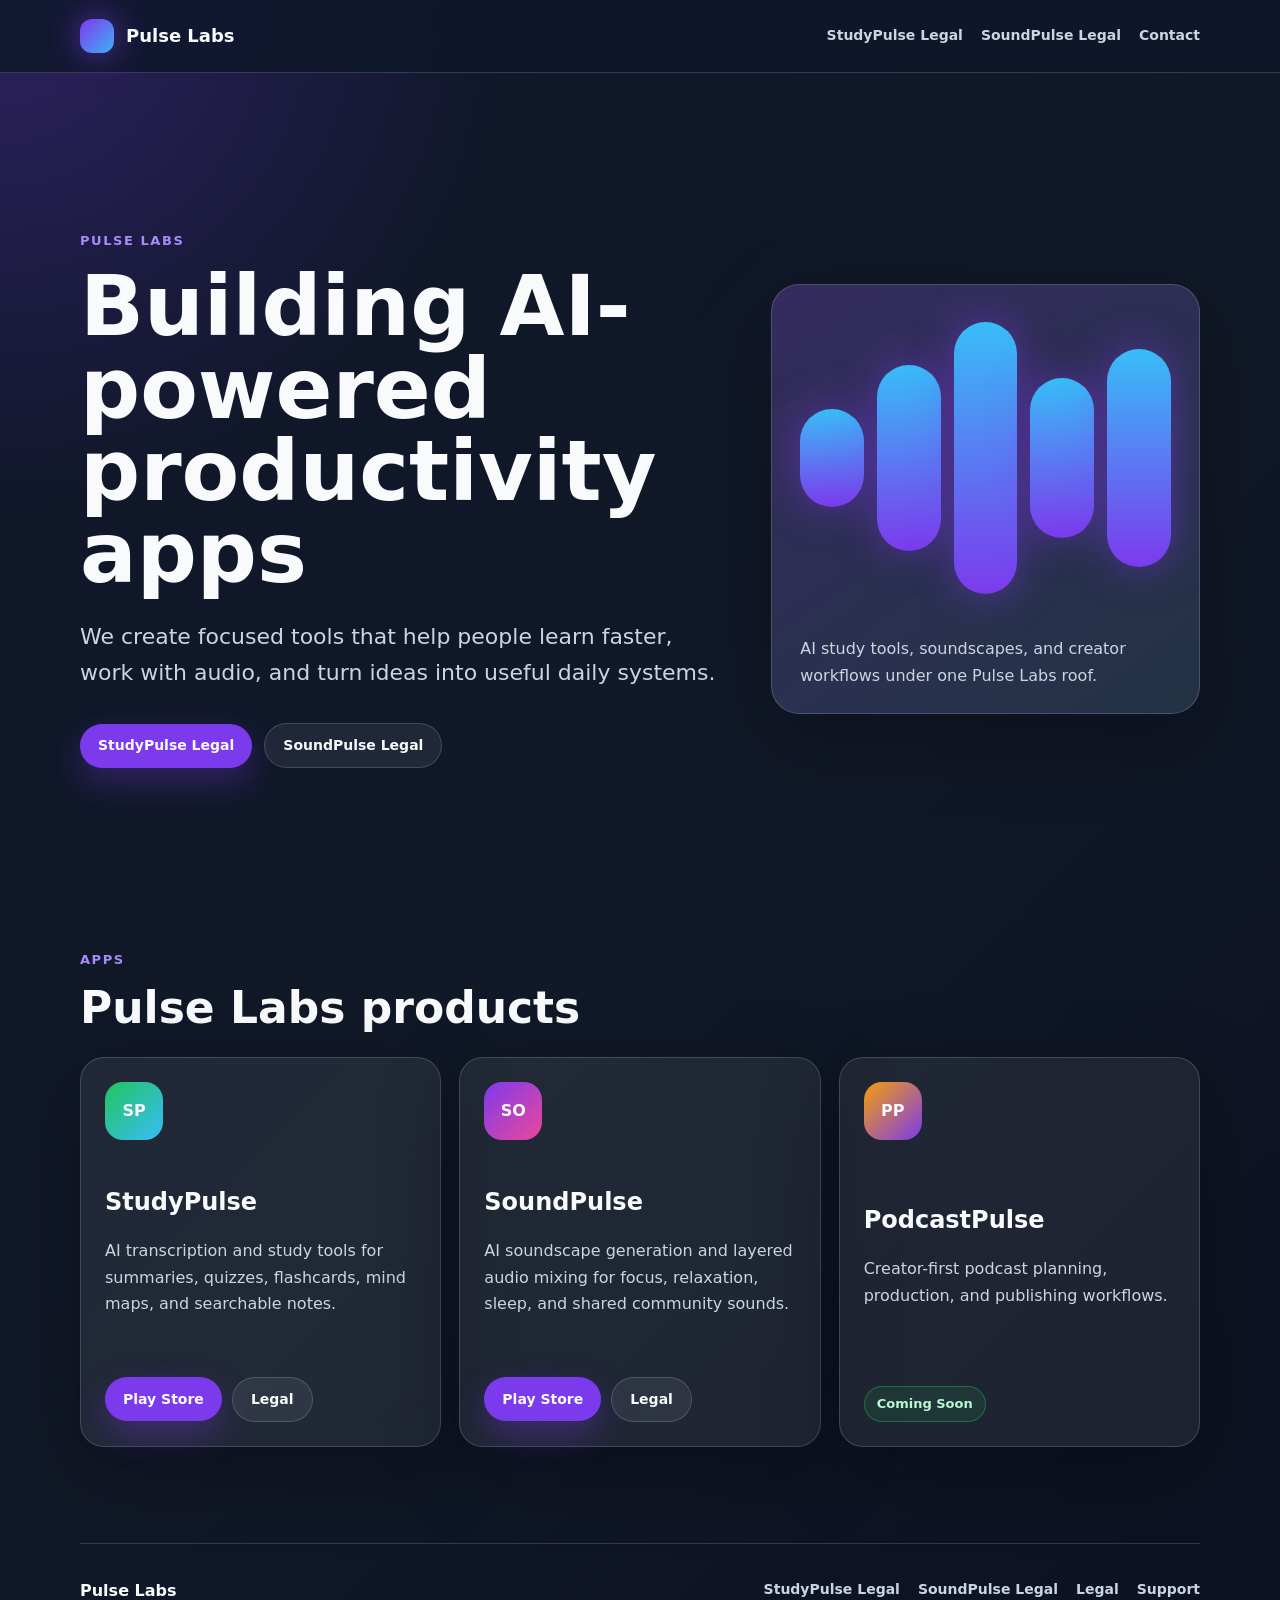
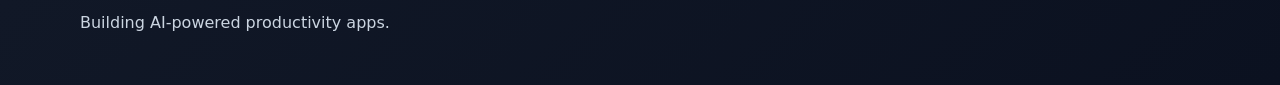
==== index.html @ 5aa5e96c "Create Pulse Labs legal website" ====
<!DOCTYPE html>
<html lang="en">
<head>
  <meta charset="UTF-8">
  <meta name="viewport" content="width=device-width, initial-scale=1.0">
  <title>Pulse Labs</title>
  <meta name="description" content="Pulse Labs builds AI-powered productivity apps including StudyPulse and SoundPulse.">
  <link rel="stylesheet" href="styles.css">
</head>
<body>
  <header class="site-header">
    <nav class="site-nav" aria-label="Main navigation">
      <a class="brand" href="index.html" aria-label="Pulse Labs home">
        <span class="brand-mark" aria-hidden="true"></span>
        <span>Pulse Labs</span>
      </a>
      <div class="nav-links">
        <a href="studypulse-legal.html">StudyPulse Legal</a>
        <a href="soundpulse-legal.html">SoundPulse Legal</a>
        <a href="mailto:support@pulsestudios.app">Contact</a>
      </div>
    </nav>
  </header>

  <main>
    <section class="hero landing-hero">
      <div class="hero-content">
        <p class="eyebrow">Pulse Labs</p>
        <h1>Building AI-powered productivity apps</h1>
        <p class="hero-copy">
          We create focused tools that help people learn faster, work with audio, and turn ideas into useful daily systems.
        </p>
        <div class="hero-actions">
          <a class="button primary" href="studypulse-legal.html">StudyPulse Legal</a>
          <a class="button secondary" href="soundpulse-legal.html">SoundPulse Legal</a>
        </div>
      </div>
      <div class="hero-panel" aria-label="Pulse Labs app suite">
        <div class="pulse-lines" aria-hidden="true">
          <span></span>
          <span></span>
          <span></span>
          <span></span>
          <span></span>
        </div>
        <p>AI study tools, soundscapes, and creator workflows under one Pulse Labs roof.</p>
      </div>
    </section>

    <section class="section">
      <div class="section-heading">
        <p class="eyebrow">Apps</p>
        <h2>Pulse Labs products</h2>
      </div>

      <div class="app-grid">
        <article class="app-card">
          <div class="app-icon study">SP</div>
          <div>
            <h3>StudyPulse</h3>
            <p>AI transcription and study tools for summaries, quizzes, flashcards, mind maps, and searchable notes.</p>
          </div>
          <div class="card-actions">
            <a class="button primary" href="https://play.google.com/store/apps/details?id=com.studypulseapp.android">Play Store</a>
            <a class="button ghost" href="studypulse-legal.html">Legal</a>
          </div>
        </article>

        <article class="app-card">
          <div class="app-icon sound">SO</div>
          <div>
            <h3>SoundPulse</h3>
            <p>AI soundscape generation and layered audio mixing for focus, relaxation, sleep, and shared community sounds.</p>
          </div>
          <div class="card-actions">
            <a class="button primary" href="https://play.google.com/store/apps/details?id=com.soundpulseapp.android">Play Store</a>
            <a class="button ghost" href="soundpulse-legal.html">Legal</a>
          </div>
        </article>

        <article class="app-card coming-soon">
          <div class="app-icon podcast">PP</div>
          <div>
            <h3>PodcastPulse</h3>
            <p>Creator-first podcast planning, production, and publishing workflows.</p>
          </div>
          <div class="card-actions">
            <span class="status-pill">Coming Soon</span>
          </div>
        </article>
      </div>
    </section>
  </main>

  <footer class="footer">
    <div>
      <strong>Pulse Labs</strong>
      <p>Building AI-powered productivity apps.</p>
    </div>
    <div class="footer-links">
      <a href="studypulse-legal.html">StudyPulse Legal</a>
      <a href="soundpulse-legal.html">SoundPulse Legal</a>
      <a href="mailto:legal@pulsestudios.app">Legal</a>
      <a href="mailto:support@pulsestudios.app">Support</a>
    </div>
  </footer>
</body>
</html>
---- styles.css ----
:root {
  --bg: #0F172A;
  --bg-soft: #111C33;
  --surface: rgba(248, 250, 252, 0.07);
  --surface-strong: rgba(248, 250, 252, 0.11);
  --border: rgba(248, 250, 252, 0.16);
  --text: #F8FAFC;
  --muted: #CBD5E1;
  --primary: #7C3AED;
  --primary-light: #A78BFA;
  --accent: #38BDF8;
  --success: #22C55E;
  --shadow: 0 24px 80px rgba(0, 0, 0, 0.28);
}

* {
  box-sizing: border-box;
}

html {
  scroll-behavior: smooth;
}

body {
  min-height: 100vh;
  margin: 0;
  background:
    radial-gradient(circle at top left, rgba(124, 58, 237, 0.28), transparent 32rem),
    linear-gradient(135deg, #0F172A 0%, #111827 54%, #0B1120 100%);
  color: var(--text);
  font-family: Inter, ui-sans-serif, system-ui, -apple-system, BlinkMacSystemFont, "Segoe UI", sans-serif;
  line-height: 1.65;
}

a {
  color: inherit;
}

.site-header {
  position: sticky;
  top: 0;
  z-index: 30;
  border-bottom: 1px solid var(--border);
  background: rgba(15, 23, 42, 0.84);
  backdrop-filter: blur(16px);
}

.site-nav,
.footer,
main {
  width: min(1120px, calc(100% - 40px));
  margin: 0 auto;
}

.site-nav {
  display: flex;
  min-height: 72px;
  align-items: center;
  justify-content: space-between;
  gap: 24px;
}

.brand,
.nav-links,
.footer-links,
.hero-actions,
.card-actions {
  display: flex;
  align-items: center;
}

.brand {
  gap: 12px;
  color: var(--text);
  font-size: 18px;
  font-weight: 800;
  letter-spacing: 0;
  text-decoration: none;
}

.brand-mark {
  width: 34px;
  height: 34px;
  border-radius: 12px;
  background:
    linear-gradient(135deg, rgba(124, 58, 237, 1), rgba(56, 189, 248, 0.9)),
    var(--primary);
  box-shadow: 0 0 32px rgba(124, 58, 237, 0.7);
}

.nav-links,
.footer-links {
  gap: 18px;
  flex-wrap: wrap;
}

.nav-links a,
.footer-links a,
.section-nav a {
  color: var(--muted);
  font-size: 14px;
  font-weight: 650;
  text-decoration: none;
}

.nav-links a:hover,
.footer-links a:hover,
.section-nav a:hover,
.legal-section a:hover {
  color: var(--text);
}

.section-nav {
  position: sticky;
  top: 72px;
  z-index: 25;
  display: flex;
  justify-content: center;
  gap: 8px;
  padding: 10px 20px;
  border-bottom: 1px solid var(--border);
  background: rgba(15, 23, 42, 0.78);
  backdrop-filter: blur(14px);
}

.section-nav a {
  border: 1px solid transparent;
  border-radius: 999px;
  padding: 8px 13px;
}

.section-nav a:hover {
  border-color: var(--border);
  background: var(--surface);
}

.hero {
  padding: 96px 0 72px;
}

.landing-hero {
  display: grid;
  grid-template-columns: minmax(0, 1.08fr) minmax(320px, 0.72fr);
  gap: 48px;
  align-items: center;
  min-height: calc(100vh - 72px);
}

.hero-content {
  max-width: 760px;
}

.eyebrow {
  margin: 0 0 14px;
  color: var(--primary-light);
  font-size: 13px;
  font-weight: 800;
  letter-spacing: 0.12em;
  text-transform: uppercase;
}

h1,
h2,
h3,
p {
  overflow-wrap: break-word;
}

h1 {
  max-width: 820px;
  margin: 0;
  color: var(--text);
  font-size: clamp(42px, 8vw, 84px);
  line-height: 0.98;
  letter-spacing: 0;
}

h2 {
  margin: 0 0 20px;
  color: var(--text);
  font-size: clamp(28px, 4vw, 44px);
  line-height: 1.1;
  letter-spacing: 0;
}

h3 {
  margin: 28px 0 8px;
  color: var(--text);
  font-size: 18px;
  letter-spacing: 0;
}

.hero-copy {
  max-width: 700px;
  margin: 24px 0 0;
  color: var(--muted);
  font-size: clamp(18px, 2.3vw, 22px);
}

.hero-actions {
  gap: 12px;
  flex-wrap: wrap;
  margin-top: 32px;
}

.button {
  display: inline-flex;
  min-height: 44px;
  align-items: center;
  justify-content: center;
  border-radius: 999px;
  padding: 10px 18px;
  font-size: 14px;
  font-weight: 800;
  text-decoration: none;
}

.button.primary {
  background: var(--primary);
  color: var(--text);
  box-shadow: 0 14px 34px rgba(124, 58, 237, 0.32);
}

.button.secondary,
.button.ghost {
  border: 1px solid var(--border);
  background: var(--surface);
  color: var(--text);
}

.hero-panel {
  position: relative;
  overflow: hidden;
  min-height: 430px;
  border: 1px solid var(--border);
  border-radius: 28px;
  padding: 28px;
  background:
    linear-gradient(145deg, rgba(124, 58, 237, 0.22), rgba(56, 189, 248, 0.08)),
    var(--surface);
  box-shadow: var(--shadow);
}

.hero-panel p {
  position: absolute;
  right: 28px;
  bottom: 24px;
  left: 28px;
  margin: 0;
  color: var(--muted);
  font-size: 16px;
}

.pulse-lines {
  display: grid;
  height: 290px;
  grid-template-columns: repeat(5, 1fr);
  align-items: center;
  gap: 13px;
}

.pulse-lines span {
  display: block;
  border-radius: 999px;
  background: linear-gradient(180deg, var(--accent), var(--primary));
  box-shadow: 0 0 40px rgba(124, 58, 237, 0.5);
}

.pulse-lines span:nth-child(1) { height: 34%; }
.pulse-lines span:nth-child(2) { height: 64%; }
.pulse-lines span:nth-child(3) { height: 94%; }
.pulse-lines span:nth-child(4) { height: 55%; }
.pulse-lines span:nth-child(5) { height: 75%; }

.section {
  padding: 48px 0 96px;
}

.section-heading {
  margin-bottom: 24px;
}

.app-grid {
  display: grid;
  grid-template-columns: repeat(3, minmax(0, 1fr));
  gap: 18px;
}

.app-card,
.legal-section {
  border: 1px solid var(--border);
  border-radius: 24px;
  background: var(--surface);
  box-shadow: var(--shadow);
}

.app-card {
  display: flex;
  min-height: 390px;
  flex-direction: column;
  justify-content: space-between;
  gap: 24px;
  padding: 24px;
}

.app-card h3 {
  margin-top: 0;
  font-size: 24px;
}

.app-card p,
.legal-section p,
.legal-section li,
.muted,
.footer p {
  color: var(--muted);
}

.app-icon {
  display: grid;
  width: 58px;
  height: 58px;
  place-items: center;
  border-radius: 18px;
  color: var(--text);
  font-weight: 900;
}

.app-icon.study {
  background: linear-gradient(135deg, #22C55E, #38BDF8);
}

.app-icon.sound {
  background: linear-gradient(135deg, #7C3AED, #EC4899);
}

.app-icon.podcast {
  background: linear-gradient(135deg, #F59E0B, #7C3AED);
}

.card-actions {
  gap: 10px;
  flex-wrap: wrap;
}

.status-pill {
  display: inline-flex;
  min-height: 36px;
  align-items: center;
  border: 1px solid rgba(34, 197, 94, 0.38);
  border-radius: 999px;
  padding: 6px 12px;
  background: rgba(34, 197, 94, 0.12);
  color: #BBF7D0;
  font-size: 13px;
  font-weight: 800;
}

.legal-main {
  width: min(980px, calc(100% - 40px));
}

.legal-hero {
  padding-bottom: 40px;
}

.legal-hero h1 {
  font-size: clamp(38px, 6.5vw, 68px);
}

.legal-section {
  scroll-margin-top: 136px;
  margin: 0 0 24px;
  padding: clamp(24px, 4vw, 44px);
}

.legal-section a {
  color: var(--primary-light);
  font-weight: 800;
}

.legal-section ul {
  padding-left: 22px;
}

.legal-section li + li {
  margin-top: 8px;
}

.deletion-grid {
  display: grid;
  grid-template-columns: repeat(2, minmax(0, 1fr));
  gap: 16px;
}

.deletion-grid > div {
  border: 1px solid var(--border);
  border-radius: 18px;
  padding: 18px;
  background: rgba(248, 250, 252, 0.05);
}

.deletion-grid h3 {
  margin-top: 0;
}

.contact-section {
  background:
    linear-gradient(135deg, rgba(124, 58, 237, 0.22), rgba(56, 189, 248, 0.08)),
    var(--surface-strong);
}

.footer {
  display: flex;
  align-items: flex-start;
  justify-content: space-between;
  gap: 24px;
  padding: 34px 0 48px;
  border-top: 1px solid var(--border);
}

.footer p {
  margin: 6px 0 0;
}

@media (max-width: 900px) {
  .landing-hero,
  .app-grid,
  .deletion-grid {
    grid-template-columns: 1fr;
  }

  .landing-hero {
    min-height: auto;
    padding-top: 64px;
  }

  .hero-panel {
    min-height: 320px;
  }

  .app-card {
    min-height: auto;
  }
}

@media (max-width: 680px) {
  .site-nav,
  .footer,
  main,
  .legal-main {
    width: min(100% - 28px, 1120px);
  }

  .site-nav {
    min-height: 66px;
    align-items: flex-start;
    flex-direction: column;
    justify-content: center;
    padding: 12px 0;
  }

  .nav-links {
    gap: 12px;
  }

  .section-nav {
    top: 91px;
    justify-content: flex-start;
    overflow-x: auto;
  }

  .hero {
    padding: 54px 0 42px;
  }

  .landing-hero {
    gap: 28px;
  }

  .hero-actions,
  .card-actions {
    align-items: stretch;
    flex-direction: column;
  }

  .button {
    width: 100%;
  }

  .hero-panel {
    border-radius: 22px;
    padding: 20px;
  }

  .legal-section {
    scroll-margin-top: 154px;
    border-radius: 20px;
  }

  .footer {
    flex-direction: column;
  }
}
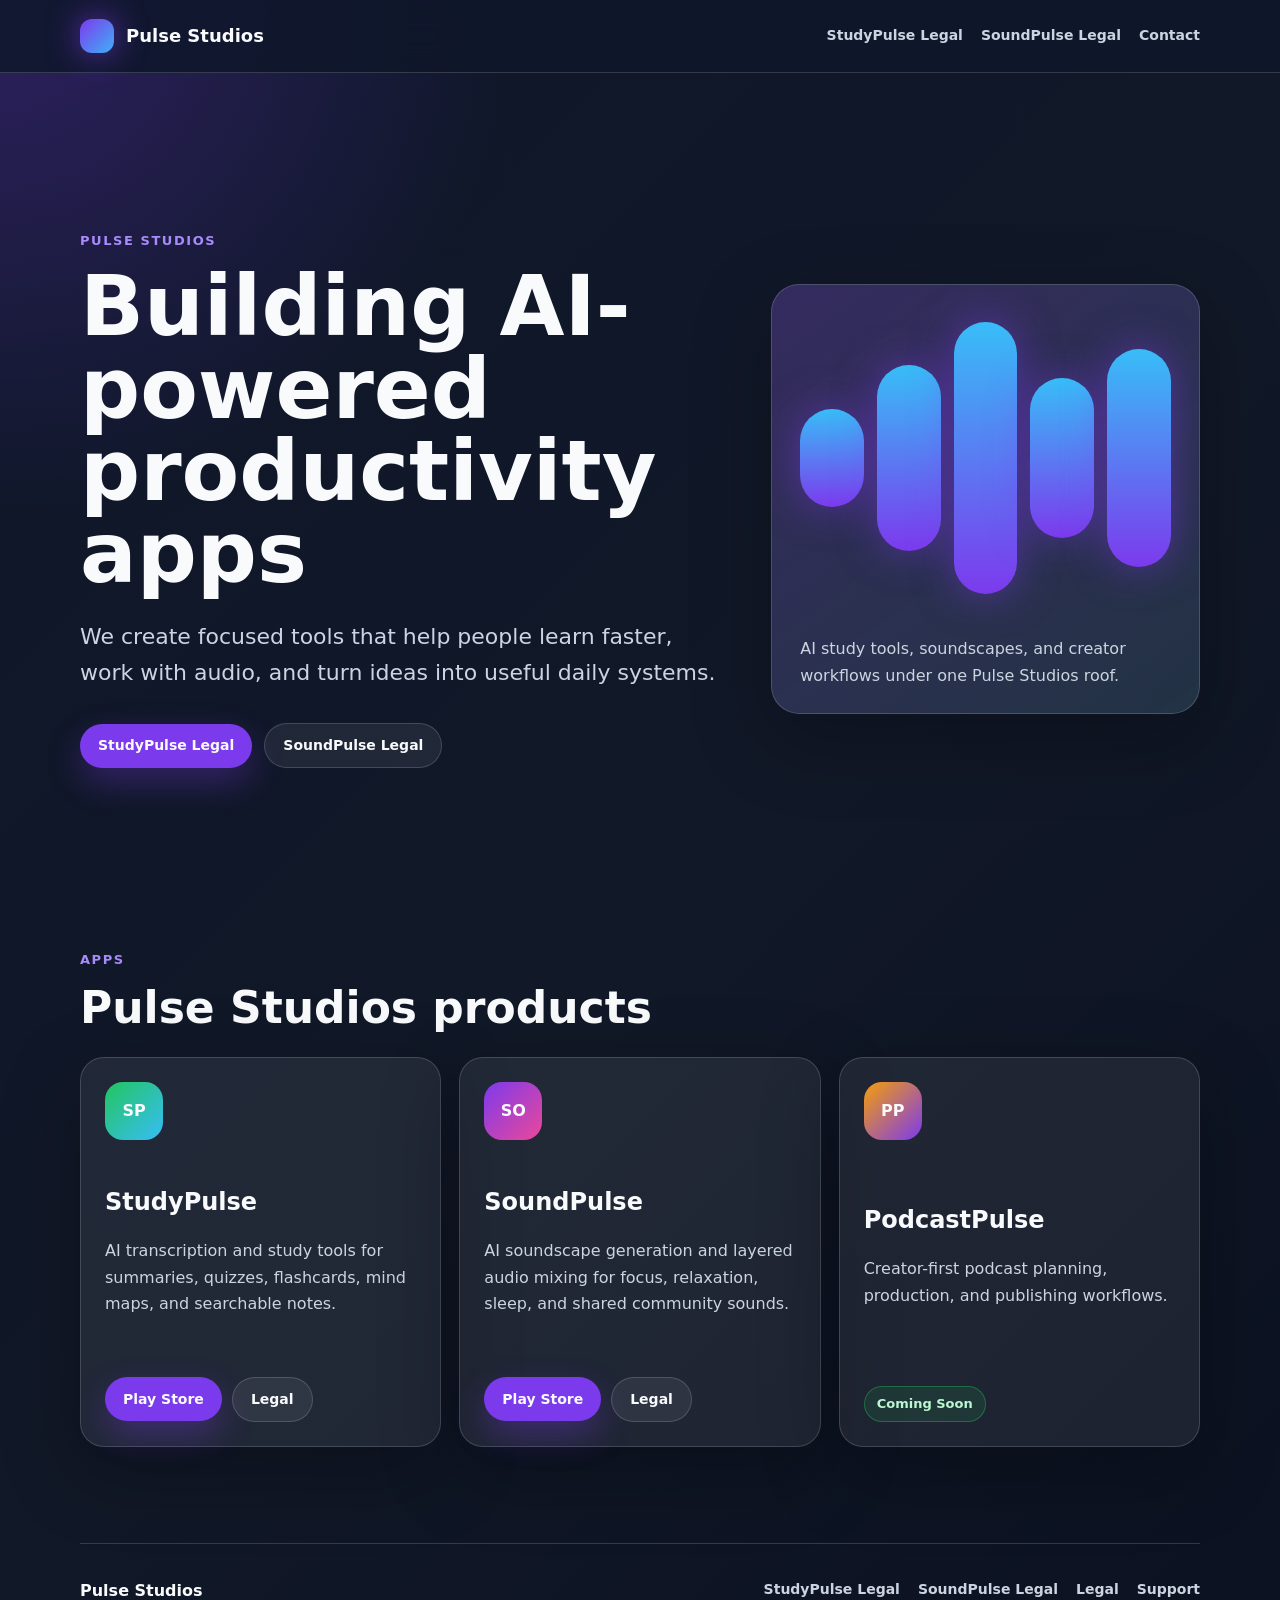
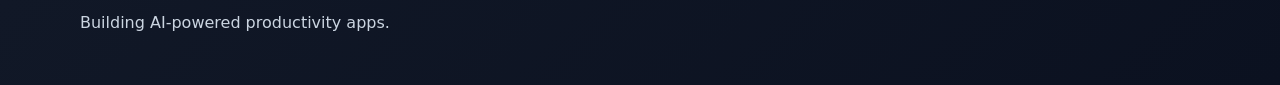
==== commit dfc9c413: "Rename Pulse Labs branding to Pulse Studios" ====
--- a/index.html
+++ b/index.html
@@ -3,16 +3,16 @@
 <head>
   <meta charset="UTF-8">
   <meta name="viewport" content="width=device-width, initial-scale=1.0">
-  <title>Pulse Labs</title>
-  <meta name="description" content="Pulse Labs builds AI-powered productivity apps including StudyPulse and SoundPulse.">
+  <title>Pulse Studios</title>
+  <meta name="description" content="Pulse Studios builds AI-powered productivity apps including StudyPulse and SoundPulse.">
   <link rel="stylesheet" href="styles.css">
 </head>
 <body>
   <header class="site-header">
     <nav class="site-nav" aria-label="Main navigation">
-      <a class="brand" href="index.html" aria-label="Pulse Labs home">
+      <a class="brand" href="index.html" aria-label="Pulse Studios home">
         <span class="brand-mark" aria-hidden="true"></span>
-        <span>Pulse Labs</span>
+        <span>Pulse Studios</span>
       </a>
       <div class="nav-links">
         <a href="studypulse-legal.html">StudyPulse Legal</a>
@@ -25,7 +25,7 @@
   <main>
     <section class="hero landing-hero">
       <div class="hero-content">
-        <p class="eyebrow">Pulse Labs</p>
+        <p class="eyebrow">Pulse Studios</p>
         <h1>Building AI-powered productivity apps</h1>
         <p class="hero-copy">
           We create focused tools that help people learn faster, work with audio, and turn ideas into useful daily systems.
@@ -35,7 +35,7 @@
           <a class="button secondary" href="soundpulse-legal.html">SoundPulse Legal</a>
         </div>
       </div>
-      <div class="hero-panel" aria-label="Pulse Labs app suite">
+      <div class="hero-panel" aria-label="Pulse Studios app suite">
         <div class="pulse-lines" aria-hidden="true">
           <span></span>
           <span></span>
@@ -43,14 +43,14 @@
           <span></span>
           <span></span>
         </div>
-        <p>AI study tools, soundscapes, and creator workflows under one Pulse Labs roof.</p>
+        <p>AI study tools, soundscapes, and creator workflows under one Pulse Studios roof.</p>
       </div>
     </section>
 
     <section class="section">
       <div class="section-heading">
         <p class="eyebrow">Apps</p>
-        <h2>Pulse Labs products</h2>
+        <h2>Pulse Studios products</h2>
       </div>
 
       <div class="app-grid">
@@ -94,7 +94,7 @@
 
   <footer class="footer">
     <div>
-      <strong>Pulse Labs</strong>
+      <strong>Pulse Studios</strong>
       <p>Building AI-powered productivity apps.</p>
     </div>
     <div class="footer-links">
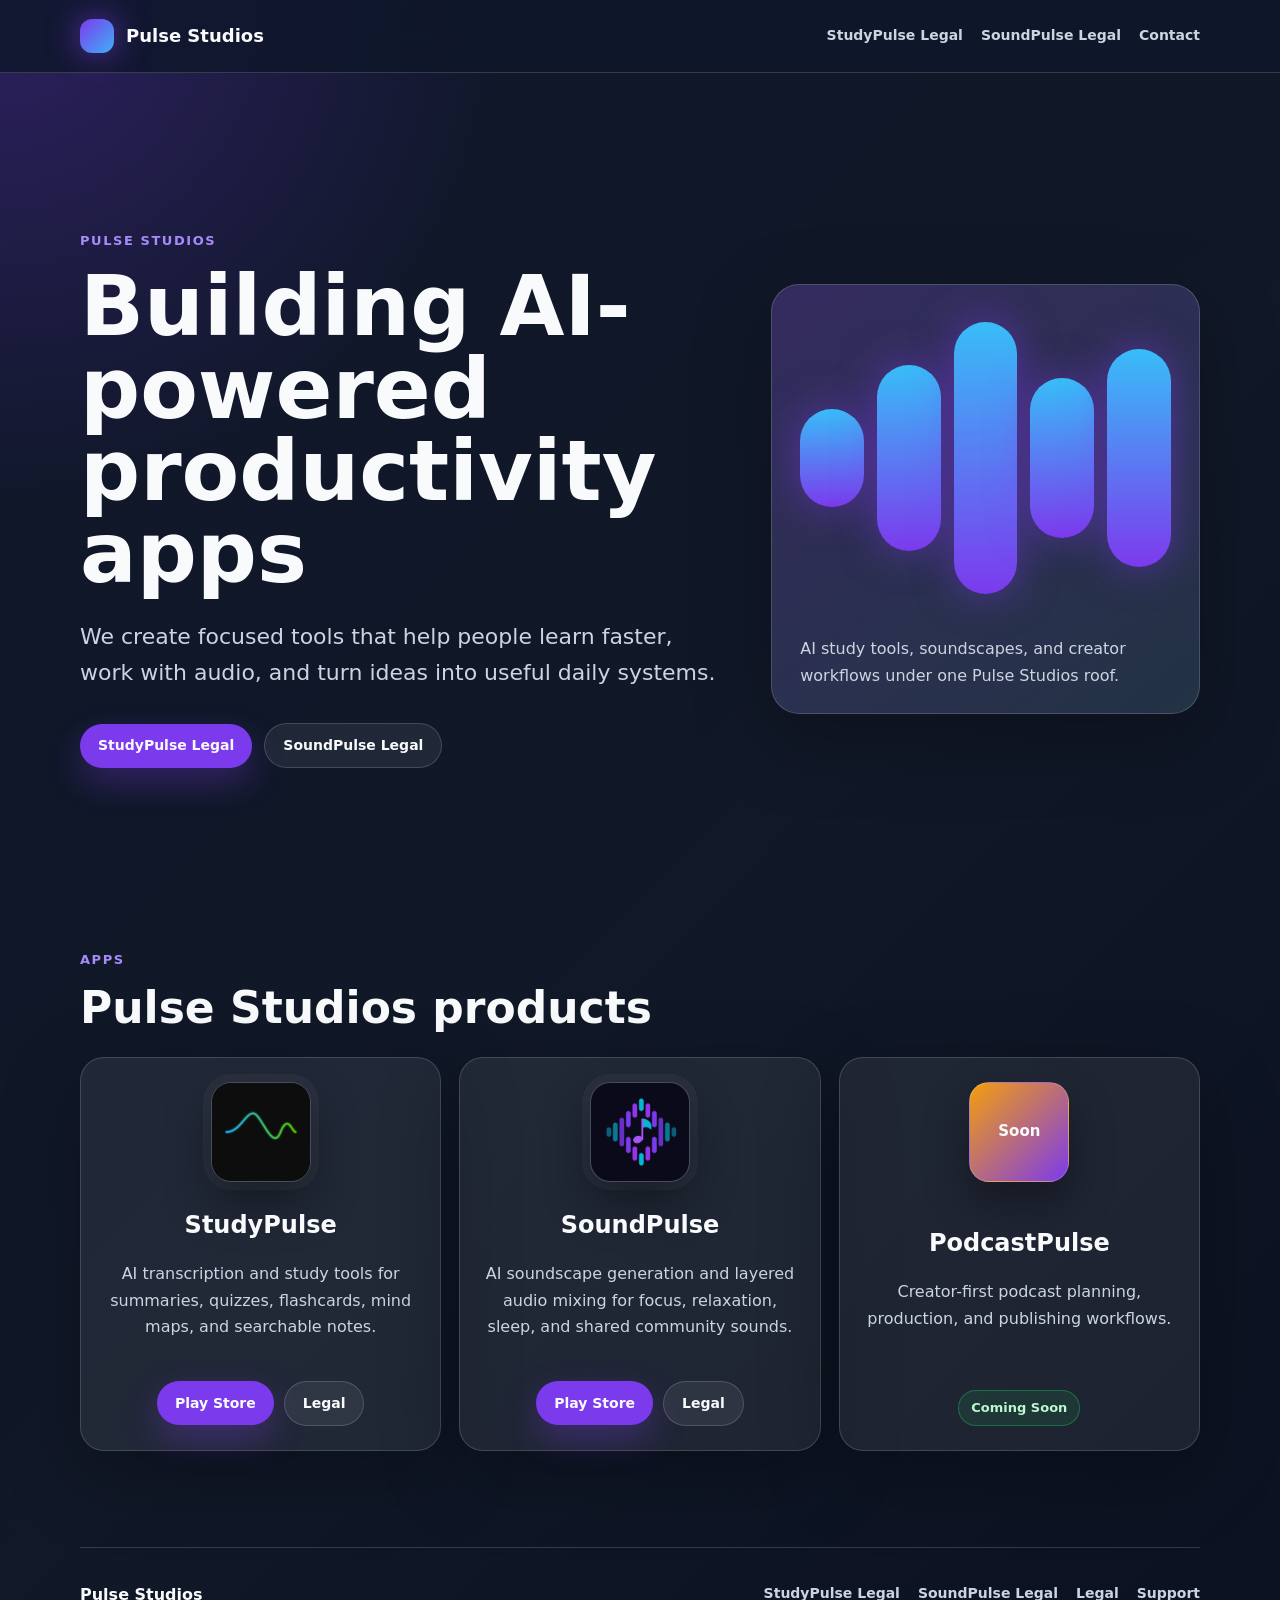
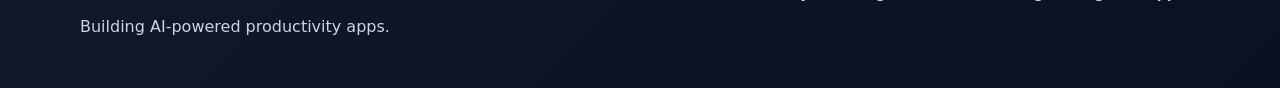
==== commit b7b8e047: "Add app logos to website cards" ====
--- a/index.html
+++ b/index.html
@@ -55,7 +55,7 @@
 
       <div class="app-grid">
         <article class="app-card">
-          <div class="app-icon study">SP</div>
+          <img class="app-logo" src="images/studypulse-logo.png" alt="StudyPulse" width="100" height="100" loading="lazy">
           <div>
             <h3>StudyPulse</h3>
             <p>AI transcription and study tools for summaries, quizzes, flashcards, mind maps, and searchable notes.</p>
@@ -67,7 +67,7 @@
         </article>
 
         <article class="app-card">
-          <div class="app-icon sound">SO</div>
+          <img class="app-logo" src="images/soundpulse-logo.png" alt="SoundPulse" width="100" height="100" loading="lazy">
           <div>
             <h3>SoundPulse</h3>
             <p>AI soundscape generation and layered audio mixing for focus, relaxation, sleep, and shared community sounds.</p>
@@ -79,7 +79,7 @@
         </article>
 
         <article class="app-card coming-soon">
-          <div class="app-icon podcast">PP</div>
+          <div class="app-icon podcast">Soon</div>
           <div>
             <h3>PodcastPulse</h3>
             <p>Creator-first podcast planning, production, and publishing workflows.</p>
--- a/styles.css
+++ b/styles.css
@@ -297,10 +297,12 @@
 .app-card {
   display: flex;
   min-height: 390px;
+  align-items: center;
   flex-direction: column;
   justify-content: space-between;
   gap: 24px;
   padding: 24px;
+  text-align: center;
 }
 
 .app-card h3 {
@@ -318,12 +320,27 @@
 
 .app-icon {
   display: grid;
-  width: 58px;
-  height: 58px;
+  width: 100px;
+  height: 100px;
   place-items: center;
-  border-radius: 18px;
-  color: var(--text);
+  border: 1px solid rgba(248, 250, 252, 0.18);
+  border-radius: 20px;
+  color: var(--text);
+  box-shadow: 0 20px 44px rgba(0, 0, 0, 0.34);
+  font-size: 15px;
   font-weight: 900;
+}
+
+.app-logo {
+  display: block;
+  width: 100px;
+  height: 100px;
+  border: 1px solid rgba(248, 250, 252, 0.18);
+  border-radius: 20px;
+  object-fit: cover;
+  box-shadow:
+    0 22px 46px rgba(0, 0, 0, 0.36),
+    0 0 0 8px rgba(248, 250, 252, 0.04);
 }
 
 .app-icon.study {
@@ -341,6 +358,7 @@
 .card-actions {
   gap: 10px;
   flex-wrap: wrap;
+  justify-content: center;
 }
 
 .status-pill {
@@ -364,6 +382,29 @@
   padding-bottom: 40px;
 }
 
+.legal-app-heading {
+  display: flex;
+  align-items: center;
+  gap: 14px;
+  margin-bottom: 18px;
+}
+
+.legal-app-heading .eyebrow {
+  margin: 0;
+}
+
+.legal-app-logo {
+  display: block;
+  width: 58px;
+  height: 58px;
+  border: 1px solid rgba(248, 250, 252, 0.18);
+  border-radius: 14px;
+  object-fit: cover;
+  box-shadow:
+    0 16px 34px rgba(0, 0, 0, 0.34),
+    0 0 0 6px rgba(248, 250, 252, 0.04);
+}
+
 .legal-hero h1 {
   font-size: clamp(38px, 6.5vw, 68px);
 }
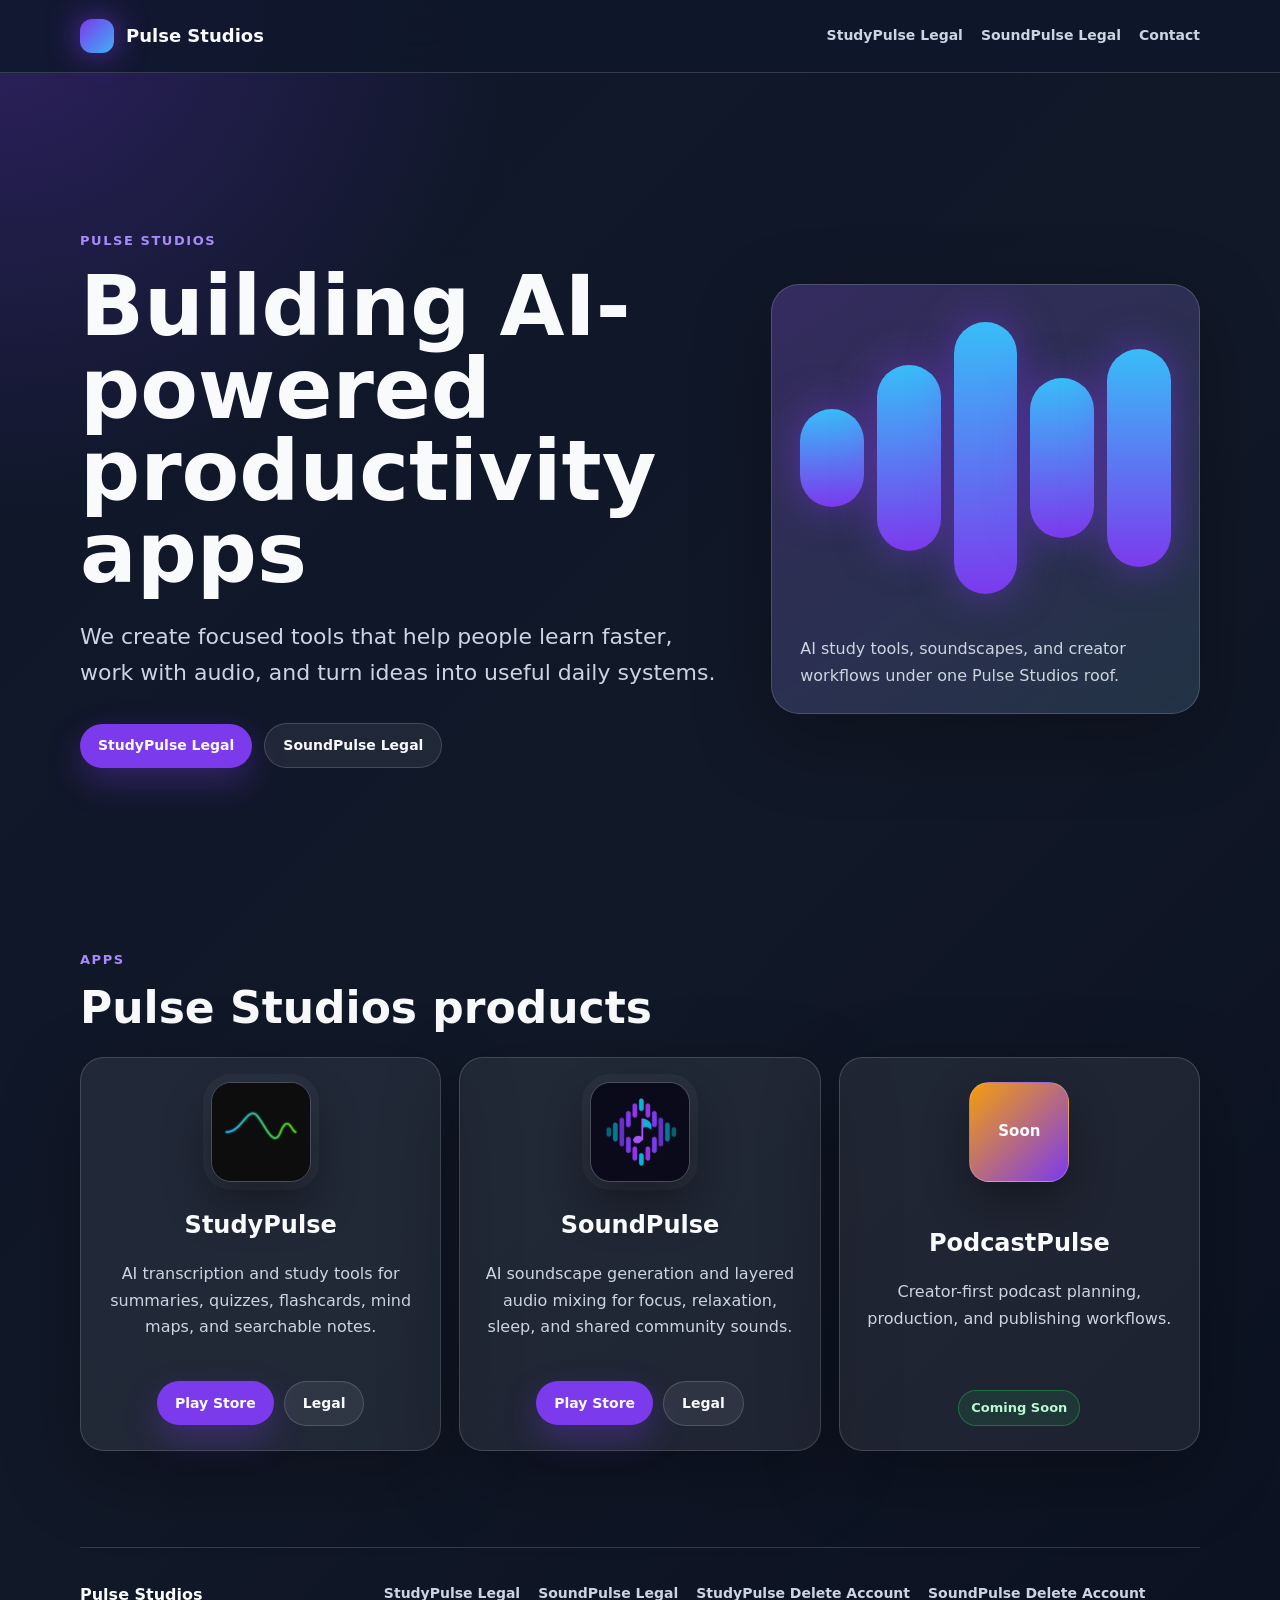
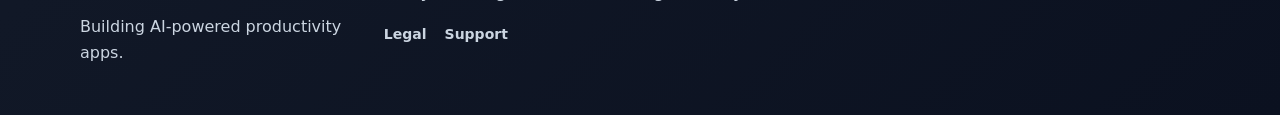
==== commit 9c2e1105: "Add account deletion request pages" ====
--- a/index.html
+++ b/index.html
@@ -100,6 +100,8 @@
     <div class="footer-links">
       <a href="studypulse-legal.html">StudyPulse Legal</a>
       <a href="soundpulse-legal.html">SoundPulse Legal</a>
+      <a href="studypulse/delete-account/">StudyPulse Delete Account</a>
+      <a href="soundpulse/delete-account/">SoundPulse Delete Account</a>
       <a href="mailto:legal@pulsestudios.app">Legal</a>
       <a href="mailto:support@pulsestudios.app">Support</a>
     </div>
--- a/styles.css
+++ b/styles.css
@@ -424,6 +424,10 @@
   padding-left: 22px;
 }
 
+.legal-section ol {
+  padding-left: 22px;
+}
+
 .legal-section li + li {
   margin-top: 8px;
 }
@@ -449,6 +453,84 @@
   background:
     linear-gradient(135deg, rgba(124, 58, 237, 0.22), rgba(56, 189, 248, 0.08)),
     var(--surface-strong);
+}
+
+.deletion-main .legal-hero {
+  padding-bottom: 30px;
+}
+
+.request-grid {
+  display: grid;
+  grid-template-columns: minmax(0, 0.9fr) minmax(320px, 1fr);
+  gap: 18px;
+  align-items: start;
+}
+
+.request-form {
+  display: grid;
+  gap: 14px;
+  border: 1px solid var(--border);
+  border-radius: 20px;
+  padding: 20px;
+  background: rgba(15, 23, 42, 0.52);
+}
+
+.request-form h3 {
+  margin-top: 0;
+}
+
+.request-form label {
+  display: grid;
+  gap: 7px;
+  color: var(--text);
+  font-size: 14px;
+  font-weight: 800;
+}
+
+.request-form input,
+.request-form select,
+.request-form textarea {
+  width: 100%;
+  border: 1px solid var(--border);
+  border-radius: 14px;
+  background: rgba(248, 250, 252, 0.09);
+  color: var(--text);
+  font: inherit;
+  padding: 12px 14px;
+}
+
+.request-form input[readonly] {
+  color: var(--muted);
+}
+
+.request-form select option {
+  color: #0F172A;
+}
+
+.request-form textarea {
+  min-height: 120px;
+  resize: vertical;
+}
+
+.request-form .button {
+  width: 100%;
+  border: 0;
+  cursor: pointer;
+}
+
+.form-note,
+.form-confirmation {
+  margin: 0;
+  font-size: 14px;
+}
+
+.form-confirmation {
+  border: 1px solid rgba(34, 197, 94, 0.38);
+  border-radius: 16px;
+  padding: 12px 14px;
+  background: rgba(34, 197, 94, 0.12);
+  color: #BBF7D0;
+  font-weight: 800;
 }
 
 .footer {
@@ -467,7 +549,8 @@
 @media (max-width: 900px) {
   .landing-hero,
   .app-grid,
-  .deletion-grid {
+  .deletion-grid,
+  .request-grid {
     grid-template-columns: 1fr;
   }
 
